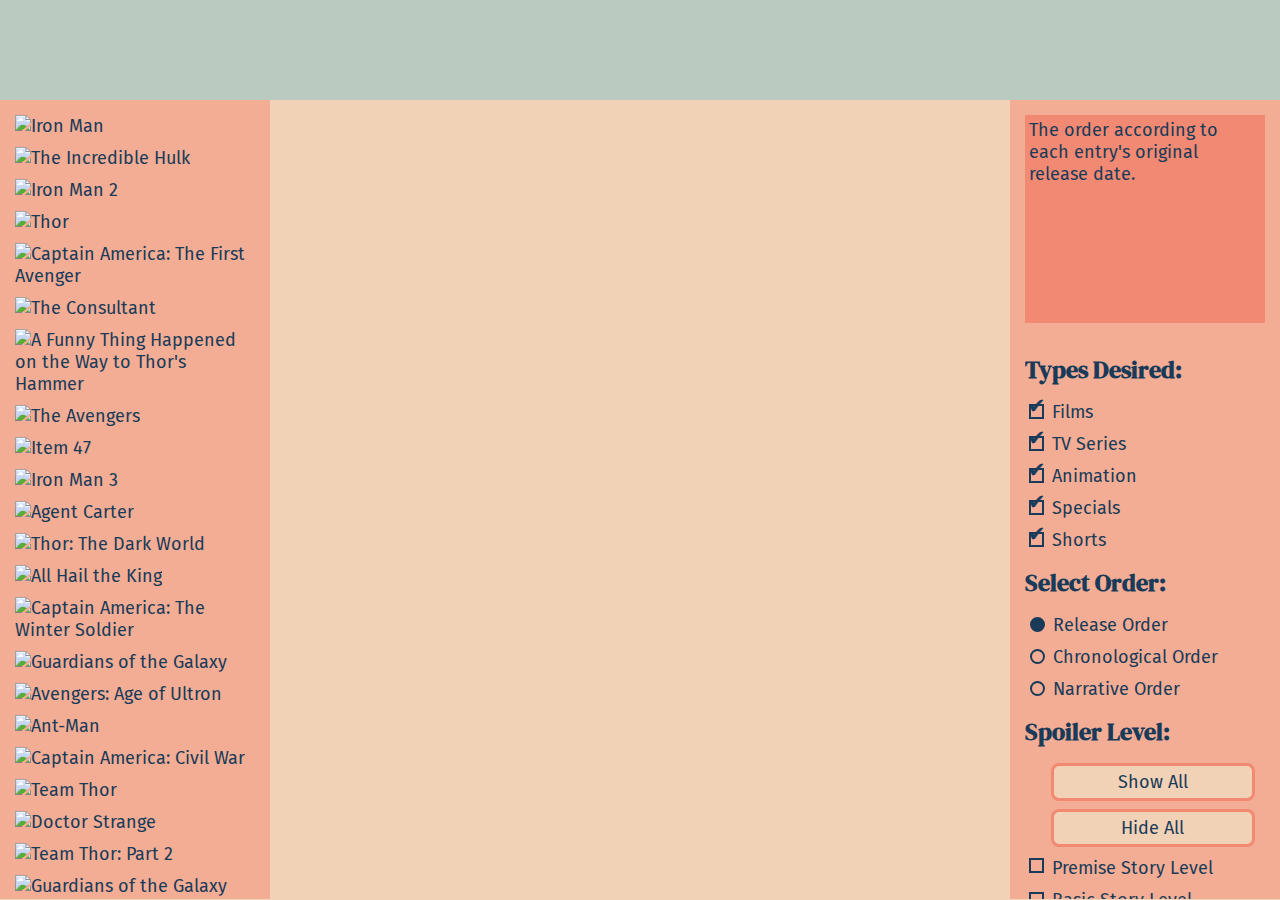
==== marvel/index.html @ ba92a5fe "Add full data, fix small bugs" ====
<!doctype html>
<html lang="en">
    <head>
    </head>
    <body>
        <header>
        </header>
        <main>
        </main>
        <footer>
            <script src="./marvel.js"></script>
            <script src="./data-marvel.js"></script>
            <script src="../app.js"></script>
        </footer>
    </body>
</html>
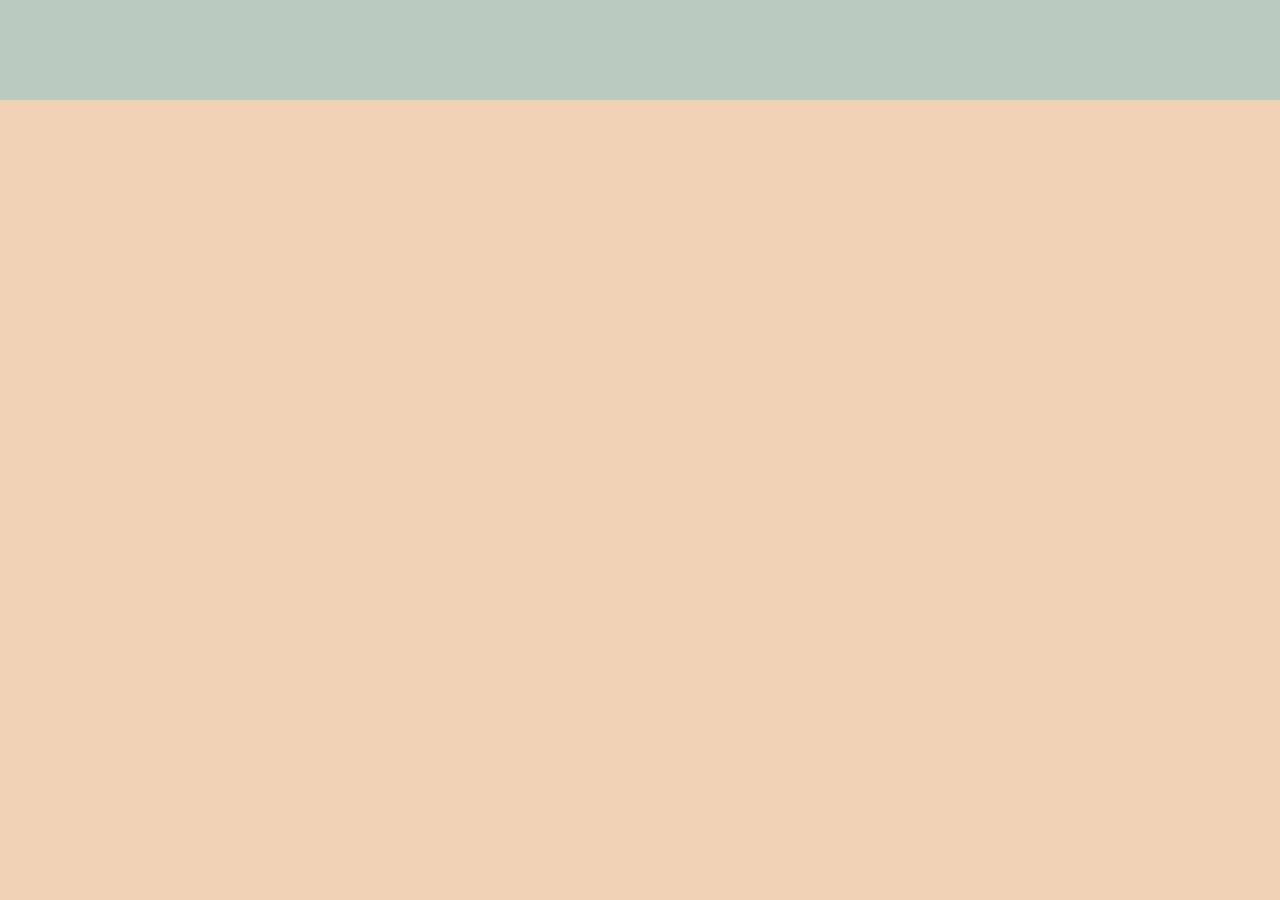
==== commit c9c79956: "Change index.html to check timestamps then load js" ====
--- a/marvel/index.html
+++ b/marvel/index.html
@@ -8,9 +8,45 @@
         <main>
         </main>
         <footer>
-            <script src="./marvel.js"></script>
+            <script type="text/javascript" id="initialscript">
+                //<![CDATA[
+                const initialScript = document.getElementById("initialscript");
+
+                const usersDate = new Date();
+                const usersTime = usersDate.getTime();
+
+                let urlPieces = window.document.URL.split(".")[window.document.URL.split(".").length-1].split("/");
+                if (urlPieces[urlPieces.length-1] == '') { urlPieces.pop(); }
+                let urlPage = '';
+
+                ////////////////////////
+                ////////////////////////
+                // TESTING PURPOSES ONLY
+                urlPieces = ["com", "marvel"];
+                ////////////////////////
+                ////////////////////////
+                
+                let baseDots = '';
+                let thisDots = '';
+                for (let i = 0; i < urlPieces.length; i++) { 
+                    baseDots += ".";
+                    if (i != 0) { thisDots +=  "."; }
+                }
+
+                const timestampScript = document.createElement("script");
+                timestampScript.setAttribute("src", `${baseDots}/check-update.js?${usersTime}`);
+                initialScript.append(timestampScript);
+                
+                if (urlPieces.length > 1) { // Anything other than root
+                    urlPage = urlPieces[1];
+                } else {
+                    // What happens if it's in root
+                }
+                //]]>
+            </script>
+            <!-- <script src="./marvel.js"></script>
             <script src="./data-marvel.js"></script>
-            <script src="../app.js"></script>
+            <script src="../app.js"></script> -->
         </footer>
     </body>
 </html>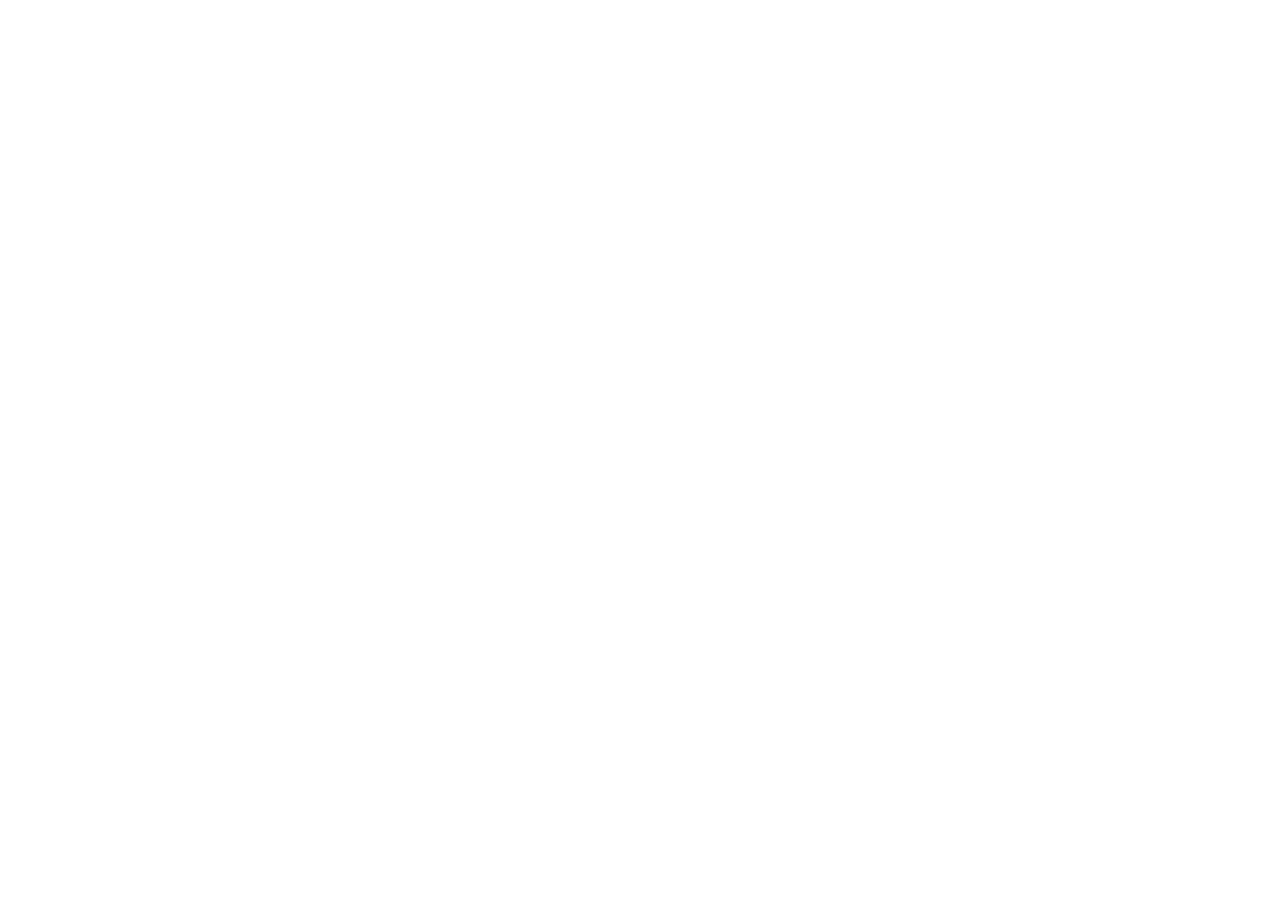
==== commit 8192bda1: "Fixes, tweaks, and adjustments" ====
--- a/marvel/index.html
+++ b/marvel/index.html
@@ -13,7 +13,7 @@
                 const initialScript = document.getElementById("initialscript");
 
                 const usersDate = new Date();
-                const usersTime = usersDate.getTime();
+                const usersTime = usersDate.getYear().toString() + usersDate.getMonth().toString() + usersDate.getDate().toString();
 
                 let urlPieces = window.document.URL.split(".")[window.document.URL.split(".").length-1].split("/");
                 if (urlPieces[urlPieces.length-1] == '') { urlPieces.pop(); }
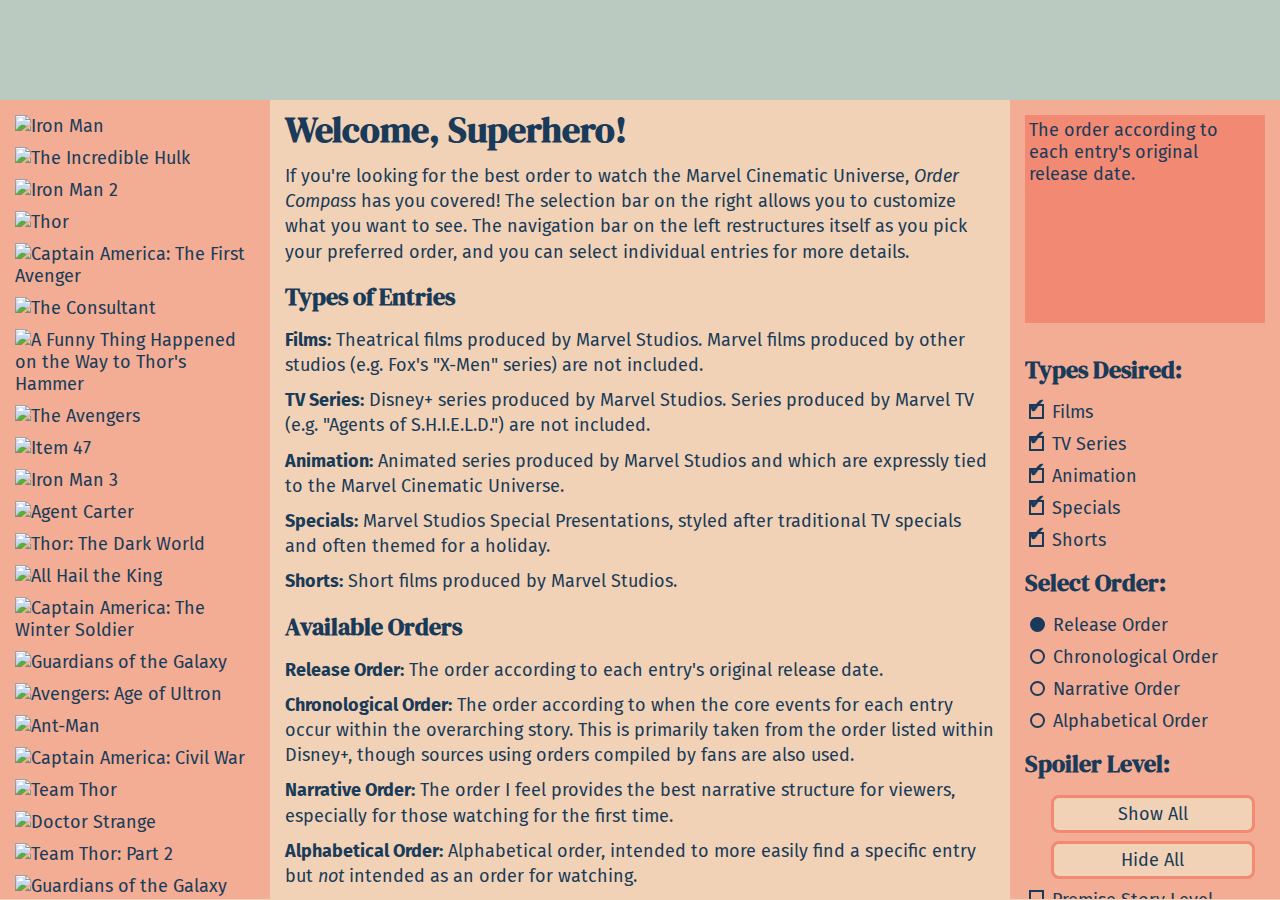
==== commit a585a5e0: "Begin individual entry page load process" ====
--- a/marvel/index.html
+++ b/marvel/index.html
@@ -15,6 +15,7 @@
                 const usersDate = new Date();
                 const usersTime = usersDate.getYear().toString() + usersDate.getMonth().toString() + usersDate.getDate().toString();
 
+                // Array of all text in URL after final period, split by slashes
                 let urlPieces = window.document.URL.split(".")[window.document.URL.split(".").length-1].split("/");
                 if (urlPieces[urlPieces.length-1] == '') { urlPieces.pop(); }
                 let urlPage = '';
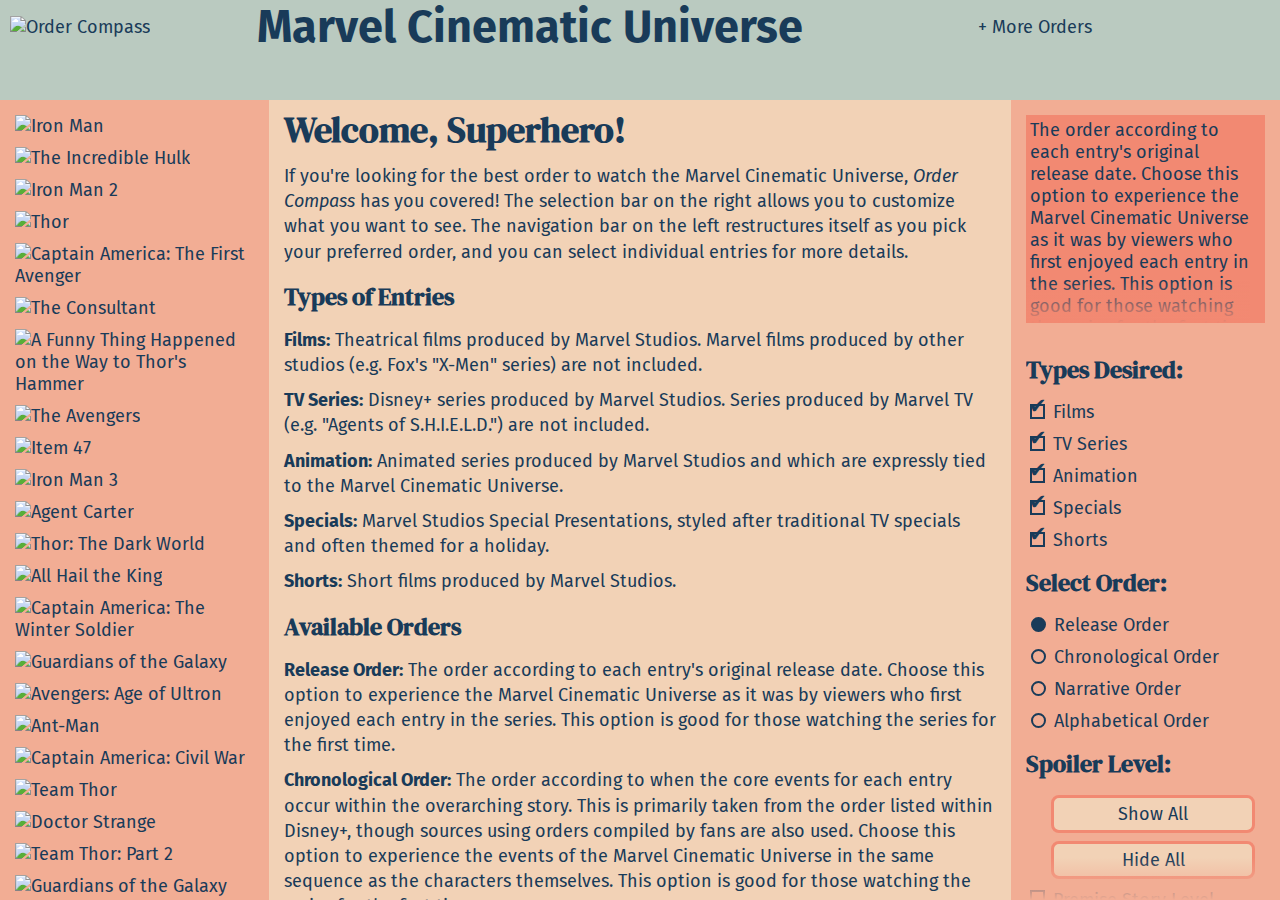
==== commit c58c0077: "Determine whether it's in a test environment" ====
--- a/marvel/index.html
+++ b/marvel/index.html
@@ -20,12 +20,9 @@
                 if (urlPieces[urlPieces.length-1] == '') { urlPieces.pop(); }
                 let urlPage = '';
 
-                ////////////////////////
-                ////////////////////////
-                // TESTING PURPOSES ONLY
-                urlPieces = ["com", "marvel"];
-                ////////////////////////
-                ////////////////////////
+                if (urlPieces[0].slice(0,4) == "html") { // Test environment
+                    urlPieces = ["com", "marvel"];
+                }
                 
                 let baseDots = '';
                 let thisDots = '';
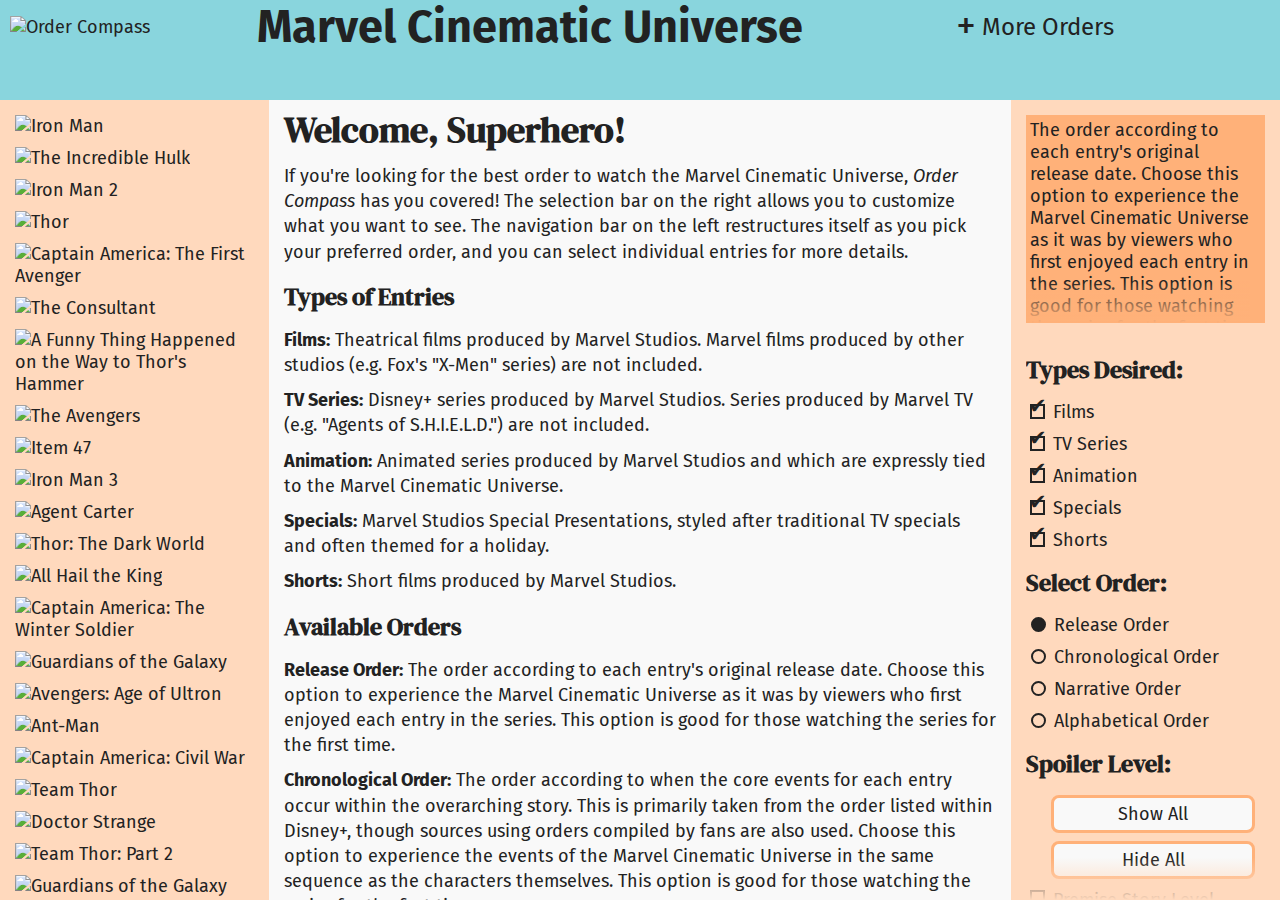
==== commit f5b9dc8d: "Color tweaks and root page implementation" ====
--- a/marvel/index.html
+++ b/marvel/index.html
@@ -38,6 +38,7 @@
                 if (urlPieces.length > 1) { // Anything other than root
                     urlPage = urlPieces[1];
                 } else {
+                    urlPage = "root";
                     // What happens if it's in root
                 }
                 //]]>
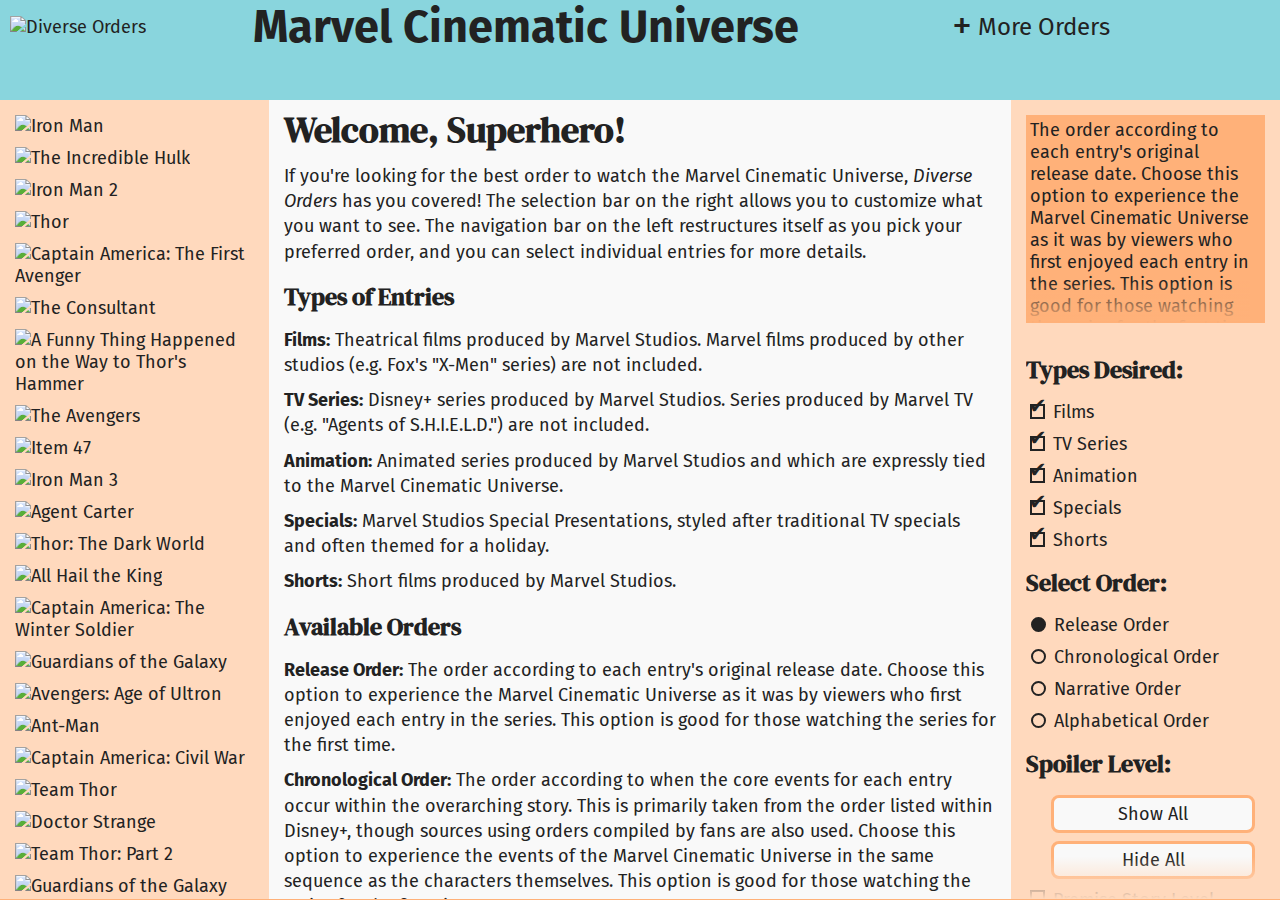
==== commit 0ffcc31b: "Go-live bug fixes" ====
--- a/marvel/index.html
+++ b/marvel/index.html
@@ -19,9 +19,11 @@
                 let urlPieces = window.document.URL.split(".")[window.document.URL.split(".").length-1].split("/");
                 if (urlPieces[urlPieces.length-1] == '') { urlPieces.pop(); }
                 let urlPage = '';
+                let isDev = false;
 
                 if (urlPieces[0].slice(0,4) == "html") { // Test environment
                     urlPieces = ["com", "marvel"];
+                    isDev = true;
                 }
                 
                 let baseDots = '';
@@ -31,8 +33,20 @@
                     if (i != 0) { thisDots +=  "."; }
                 }
 
+                if (!isDev) {
+                    baseDots = '';
+                }
+
+                let isHTMLTest = false;
+                // isHTMLTest = true;
+
                 const timestampScript = document.createElement("script");
-                timestampScript.setAttribute("src", `${baseDots}/check-update.js?${usersTime}`);
+                if (!isDev) {
+                    timestampScript.setAttribute("src", `/check-update.js?${usersTime}`);
+                } else {
+                    timestampScript.setAttribute("src", `${baseDots}/check-update.js?${usersTime}`);
+                }
+                
                 initialScript.append(timestampScript);
                 
                 if (urlPieces.length > 1) { // Anything other than root
@@ -41,6 +55,11 @@
                     urlPage = "root";
                     // What happens if it's in root
                 }
+
+                // if (!isDev) {
+                //     baseDots = '';
+                //     thisDots = urlPage == 'root' ? '' : urlPage;
+                // }
                 //]]>
             </script>
             <!-- <script src="./marvel.js"></script>
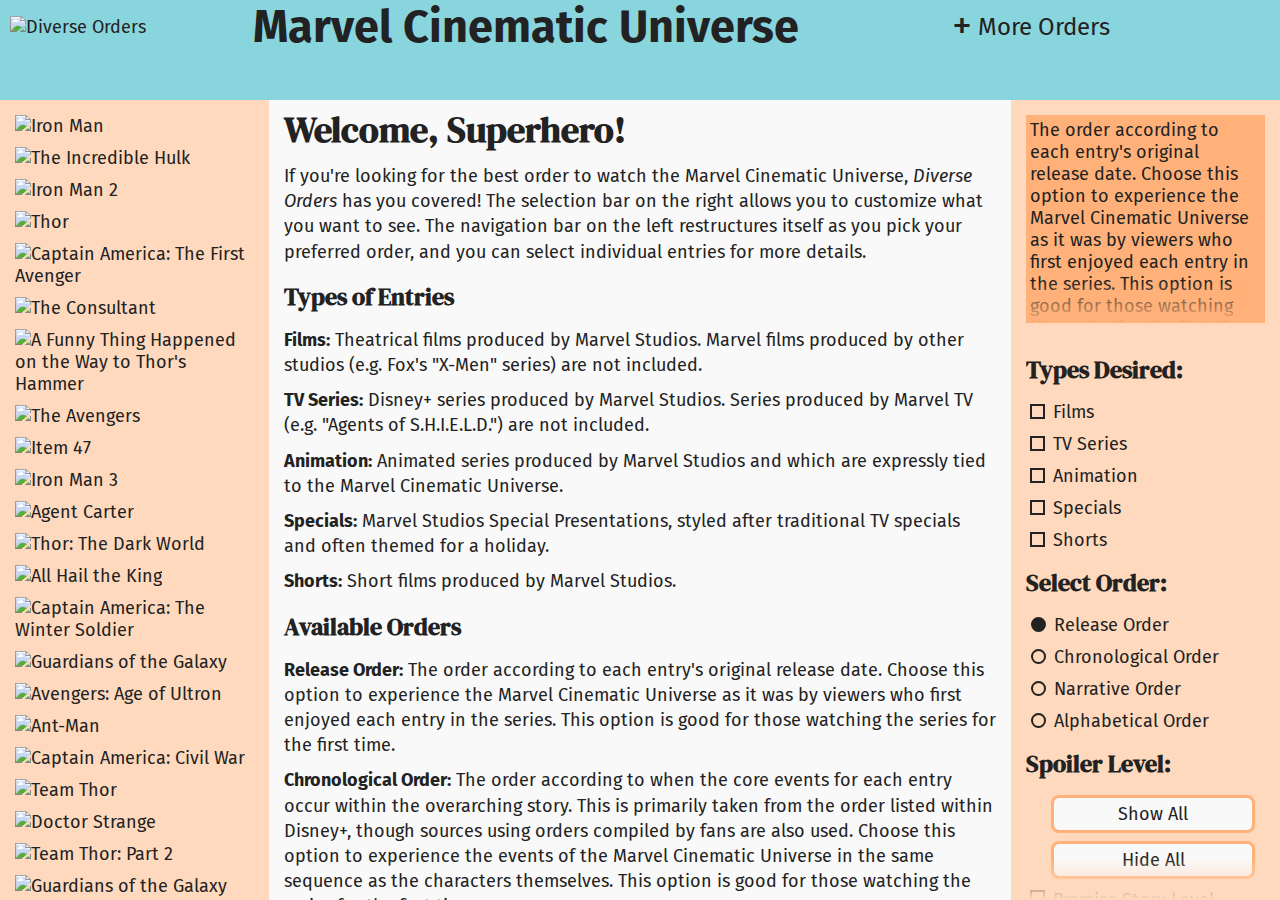
==== commit cf9df9f1: "Additional go-live bug fixes" ====
--- a/marvel/index.html
+++ b/marvel/index.html
@@ -1,6 +1,15 @@
 <!doctype html>
-<html lang="en">
+<html lang="en" ontouchmove> <!-- ontouchmove helps iPhone Safari respond to :hover CSS -->
     <head>
+    <!-- Google tag (gtag.js) -->
+    <script async src="https://www.googletagmanager.com/gtag/js?id=G-0127QYGB0H"></script>
+    <script>
+    window.dataLayer = window.dataLayer || [];
+    function gtag(){dataLayer.push(arguments);}
+    gtag('js', new Date());
+
+    gtag('config', 'G-0127QYGB0H');
+    </script>
     </head>
     <body>
         <header>
